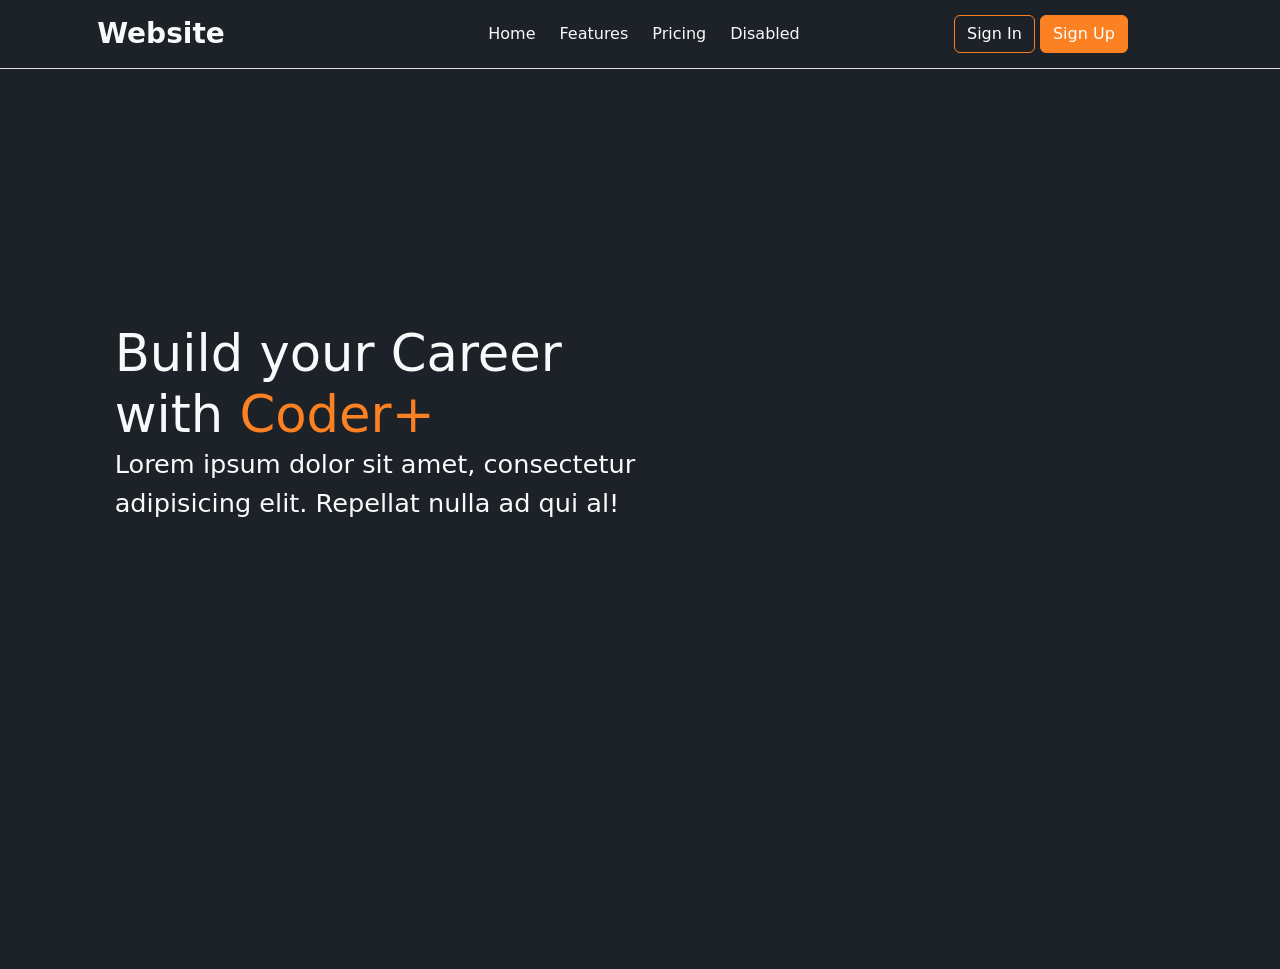
==== Index.html @ 61e9ef85 "Rename" ====
<!DOCTYPE html>
<html lang="en">
  <head>
    <!-- Required meta tags -->
    <meta charset="utf-8" />
    <meta
      name="viewport"
      content="width=device-width, initial-scale=1"
    />

    <!-- Bootstrap CSS -->
    <link
      href="https://cdn.jsdelivr.net/npm/bootstrap@5.0.2/dist/css/bootstrap.min.css"
      rel="stylesheet"
      integrity="sha384-EVSTQN3/azprG1Anm3QDgpJLIm9Nao0Yz1ztcQTwFspd3yD65VohhpuuCOmLASjC"
      crossorigin="anonymous"
    />
    <link
      rel="stylesheet"
      href="style.css"
    />

    <title>Hello, world!</title>
  </head>
  <body>
    <nav
      class="navbar navbar-expand-md navbar-light border-bottom"
      style="background-color: #1d2228"
    >
      <div class="container-fluid col-12">
        <div class="brand col-3 d-flex justify-content-center">
          <a
            class="navbar-brand text-light fs-3 fw-bold"
            href="#"
            >Website</a
          >
        </div>
        <button
          class="navbar-toggler bg-light"
          type="button"
          data-bs-toggle="collapse"
          data-bs-target="#navbarNav"
          aria-controls="navbarNav"
          aria-expanded="true"
          aria-label="Toggle navigation"
        >
          <span class="navbar-toggler-icon"></span>
        </button>

        <div
          class="collapse navbar-collapse col-6 justify-content-center"
          id="navbarNav"
        >
          <ul class="navbar-nav">
            <li class="nav-item ps-2">
              <a
                class="nav-link text-light"
                aria-current="page"
                href="#"
                >Home</a
              >
            </li>
            <li class="nav-item ps-2">
              <a
                class="nav-link text-light"
                href="#"
                >Features</a
              >
            </li>
            <li class="nav-item ps-2">
              <a
                class="nav-link text-light"
                href="#"
                >Pricing</a
              >
            </li>
            <li class="nav-item ps-2">
              <a
                class="nav-link text-light"
                href="#"
                >Disabled</a
              >
            </li>
            <li class="nav-item log-head ps-2">
              <a
                class="nav-link text-light"
                href="#"
                >Sign In</a
              >
            </li>
            <li class="nav-item log-head ps-2">
              <a
                class="nav-link text-light"
                href="#"
                >Sign Up</a
              >
            </li>
          </ul>
        </div>
        <div class="log col-3">
          <button
            type="button"
            class="btn btn-outline btn-md"
          >
            Sign In
          </button>
          <button
            class="btn btn-satu btn-md"
            type="submit"
          >
            Sign Up
          </button>
        </div>
      </div>
    </nav>
    <section class="landing-page col-10 d-flex mx-auto text-light">
      <div class="sec-1 col-12">
        <div class="row icon col-md-6">
          <img
            src="../test-bootstrap/programming-code-signs.png"
            alt=""
          />
        </div>
        <div class="text col-md-6">
          <div class="title-landing row text-center">
            <h2>Build your Career with <span style="color: #fb8122">Coder+</span></h2>
          </div>
          <div class="text-landing row d-flex align-top">
            <p>Lorem ipsum dolor sit amet, consectetur adipisicing elit. Repellat nulla ad qui al!</p>
          </div>
        </div>
      </div>
    </section>
    <script
      src="https://cdn.jsdelivr.net/npm/bootstrap@5.0.2/dist/js/bootstrap.bundle.min.js"
      integrity="sha384-MrcW6ZMFYlzcLA8Nl+NtUVF0sA7MsXsP1UyJoMp4YLEuNSfAP+JcXn/tWtIaxVXM"
      crossorigin="anonymous"
    ></script>
  </body>
</html>
---- style.css ----
@media (max-width: 768px) {
  .log {
    display: none;
  }
}

@media (min-width: 768px) {
  .log-head {
    display: none;
  }
  .landing-page .sec-1 {
    display: flex;
    flex-direction: row-reverse;
    height: 100vh;
    justify-content: space-evenly;
    align-items: center;
  }

  .sec-1 .icon {
    height: 100%;
    display: flex !important;
    align-items: center;
  }

  .sec-1 .icon {
    margin-bottom: 80px;
  }

  .sec-1 .text {
    display: flex;
    flex-direction: column;
    align-items: center;
  }
  .sec-1 h2 {
    text-align: left;
  }
  .sec-1 .text-landing p {
    font-size: 2vmax;
    text-align: left;
  }
}

@media (max-width: 576px) {
  .landing-page .icon img {
    width: 252px !important;
  }
}

body {
  background-color: #1d2228;
}

.log button {
  border: 1px solid #fb8122;
  color: white;
}

.log .btn-satu {
  background-color: #fb8122;
}

.btn-outline:hover {
  color: #fb8122;
}

.navbar-nav .nav-item:hover a {
  color: #fb8122 !important;
}

.landing-page {
  height: 80vh;
}

.landing-page h2 {
  font-size: 4vmax;
  margin: 0;
}

.landing-page .icon {
  height: 50vh;
  display: flex;
  justify-content: center;
  align-items: center;
}

.landing-page .icon img {
  width: 50%;
}

.text-landing p {
  font-size: 3vmax;
}

.title-landing {
  display: flex;
  align-items: end;
}

.text-landing {
  height: 30vh;
  display: flex;
  align-items: start;
  text-align: center;
}
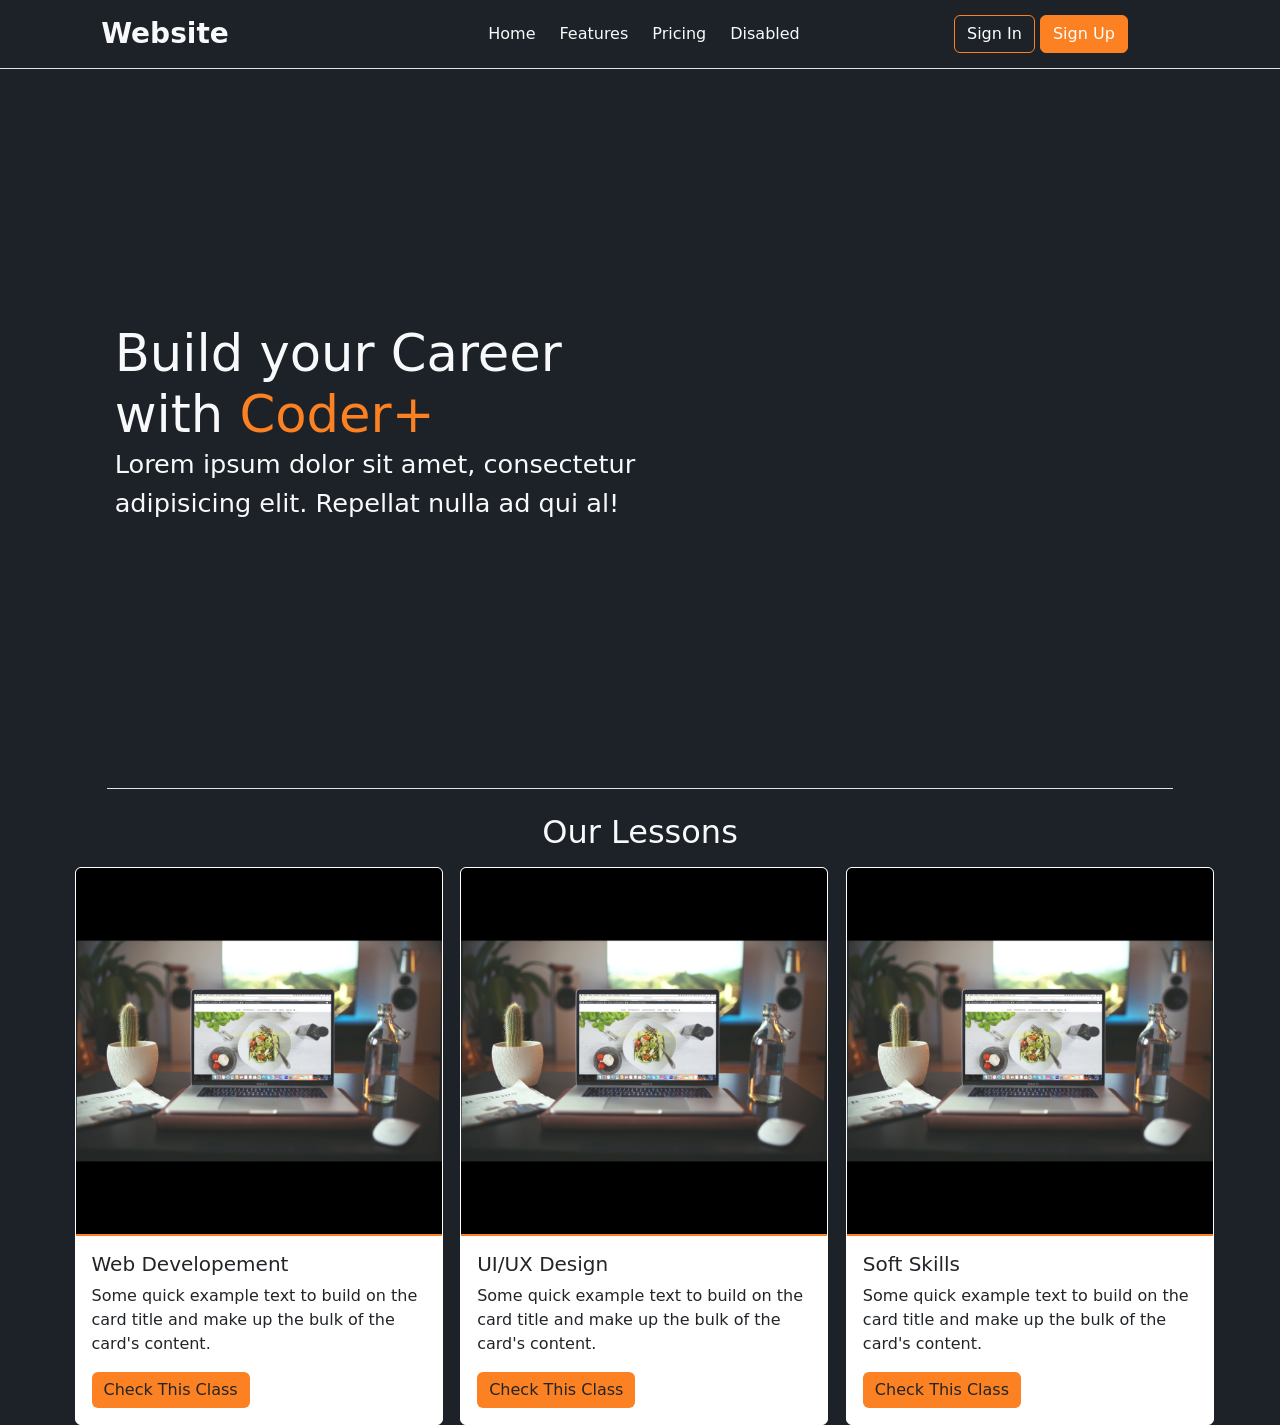
==== commit e8a7be55: "adding features section" ====
--- a/Index.html
+++ b/Index.html
@@ -30,7 +30,7 @@
       <div class="container-fluid col-12">
         <div class="brand col-3 d-flex justify-content-center">
           <a
-            class="navbar-brand text-light fs-3 fw-bold"
+            class="navbar-brand text-light fs-3 ps-2 fw-bold"
             href="#"
             >Website</a
           >
@@ -63,7 +63,7 @@
             <li class="nav-item ps-2">
               <a
                 class="nav-link text-light"
-                href="#"
+                href="#features"
                 >Features</a
               >
             </li>
@@ -113,7 +113,10 @@
         </div>
       </div>
     </nav>
-    <section class="landing-page col-10 d-flex mx-auto text-light">
+    <section
+      id="home"
+      class="landing-page col-10 d-flex mx-auto text-light border-bottom"
+    >
       <div class="sec-1 col-12">
         <div class="row icon col-md-6">
           <img
@@ -127,6 +130,81 @@
           </div>
           <div class="text-landing row d-flex align-top">
             <p>Lorem ipsum dolor sit amet, consectetur adipisicing elit. Repellat nulla ad qui al!</p>
+          </div>
+        </div>
+      </div>
+    </section>
+    <section
+      id="features"
+      class="features d-grid mt-4 col-sm-12 col-md-12 justify-content-center"
+    >
+      <div class="row">
+        <div class="col our-lessons">
+          <h2 class="text-light text-center">Our Lessons</h2>
+        </div>
+      </div>
+      <div class="card-img col-12 justify-content-center">
+        <div class="col">
+          <div
+            class="card mt-2 mx-2"
+            style="width: 15rem"
+          >
+            <img
+              src="igor-miske-JVSgcV8_vb4-unsplash (2).jpg"
+              class="card-img-top"
+              alt="..."
+            />
+            <div class="card-body">
+              <h5 class="card-title">Web Developement</h5>
+              <p class="card-text">Some quick example text to build on the card title and make up the bulk of the card's content.</p>
+              <a
+                href="#"
+                class="btn"
+                >Check This Class</a
+              >
+            </div>
+          </div>
+        </div>
+        <div class="col">
+          <div
+            class="card mt-2 mx-2"
+            style="width: 15rem"
+          >
+            <img
+              src="igor-miske-JVSgcV8_vb4-unsplash (2).jpg"
+              class="card-img-top"
+              alt="..."
+            />
+            <div class="card-body">
+              <h5 class="card-title">UI/UX Design</h5>
+              <p class="card-text">Some quick example text to build on the card title and make up the bulk of the card's content.</p>
+              <a
+                href="#"
+                class="btn"
+                >Check This Class</a
+              >
+            </div>
+          </div>
+        </div>
+        <div class="col">
+          <div
+            class="card mt-2 mx-2"
+            style="width: 15rem"
+          >
+            <img
+              src="igor-miske-JVSgcV8_vb4-unsplash (2).jpg"
+              class="card-img-top"
+              alt="..."
+            />
+            <div class="card-body">
+              <h5 class="card-title">Soft Skills</h5>
+              <p class="card-text">Some quick example text to build on the card title and make up the bulk of the card's content.</p>
+              <a
+                href="#"
+                class="btn"
+                >Check This Class</a
+              >
+            </div>
           </div>
         </div>
       </div>
--- a/style.css
+++ b/style.css
@@ -1,6 +1,9 @@
 @media (max-width: 768px) {
   .log {
     display: none;
+  }
+  .features .col .card {
+    width: 24rem !important;
   }
 }
 
@@ -14,6 +17,11 @@
     height: 100vh;
     justify-content: space-evenly;
     align-items: center;
+  }
+  @media (min-width: 1200px) {
+    .features .col .card {
+      width: 23rem !important;
+    }
   }
 
   .sec-1 .icon {
@@ -37,6 +45,10 @@
   .sec-1 .text-landing p {
     font-size: 2vmax;
     text-align: left;
+  }
+  .card-img {
+    display: flex;
+    margin-left: 5px;
   }
 }
 
@@ -102,3 +114,17 @@
   align-items: start;
   text-align: center;
 }
+
+.features .btn {
+  background-color: #fb8122;
+  border: none;
+}
+
+.features .card {
+  border: none;
+  border: 1px solid white;
+}
+
+.features .card img {
+  border-bottom: 2px solid #fb8122;
+}
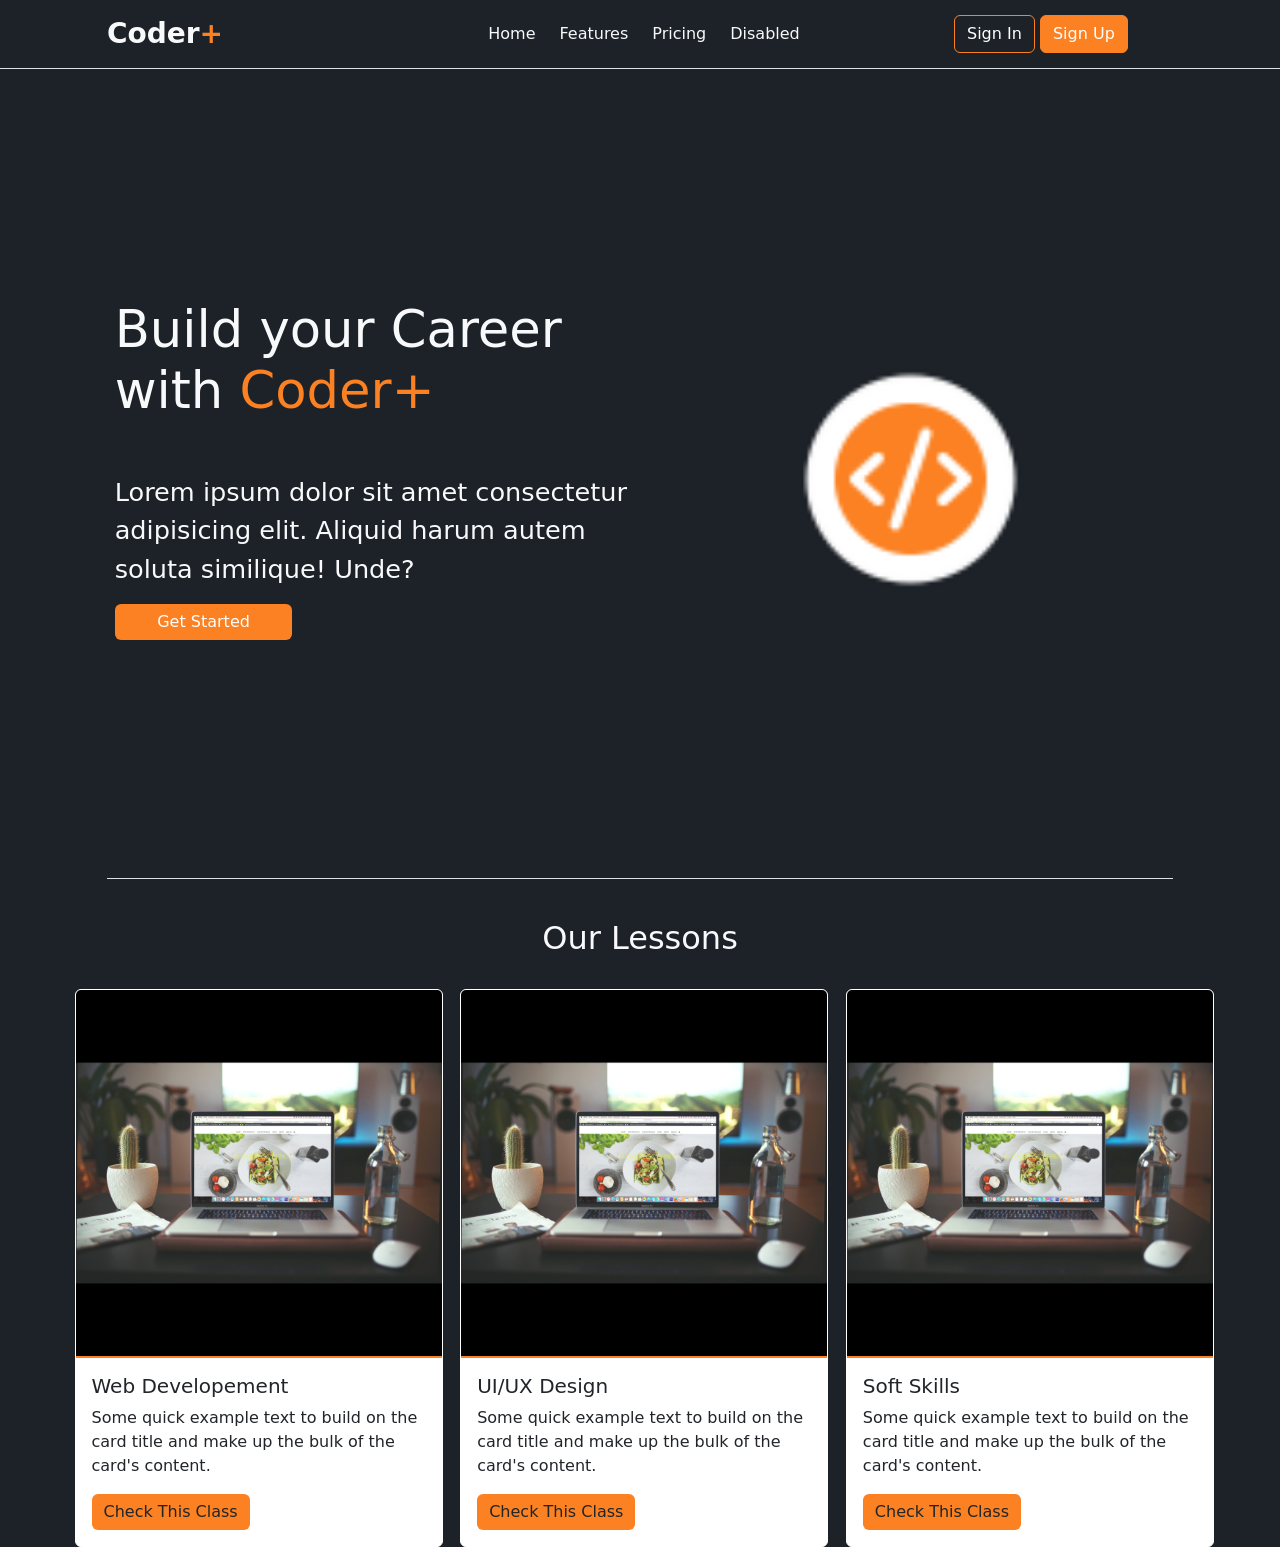
==== commit aae940f8: "a" ====
--- a/Index.html
+++ b/Index.html
@@ -32,7 +32,7 @@
           <a
             class="navbar-brand text-light fs-3 ps-2 fw-bold"
             href="#"
-            >Website</a
+            >Coder<span style="color: #fb8122;">+</span></a
           >
         </div>
         <button
@@ -56,7 +56,7 @@
               <a
                 class="nav-link text-light"
                 aria-current="page"
-                href="#"
+                href="#home"
                 >Home</a
               >
             </li>
@@ -120,26 +120,25 @@
       <div class="sec-1 col-12">
         <div class="row icon col-md-6">
           <img
-            src="../test-bootstrap/programming-code-signs.png"
+            src="icons8-source-code-64.png"
             alt=""
           />
         </div>
-        <div class="text col-md-6">
+        <div class="text col-md-6 mb-5">
           <div class="title-landing row text-center">
             <h2>Build your Career with <span style="color: #fb8122">Coder+</span></h2>
           </div>
-          <div class="text-landing row d-flex align-top">
-            <p>Lorem ipsum dolor sit amet, consectetur adipisicing elit. Repellat nulla ad qui al!</p>
+          <div class="text-landing d-flex flex-column justify-content-center"><p>Lorem ipsum dolor sit amet consectetur adipisicing elit. Aliquid harum autem soluta similique! Unde?</p><button class="btn btn-light col-4 mx-auto">Get Started</button></div>
           </div>
         </div>
       </div>
     </section>
     <section
       id="features"
-      class="features d-grid mt-4 col-sm-12 col-md-12 justify-content-center"
+      class="features d-grid mt-4 col-sm-12 col-md-12 justify-content-center pt-3"
     >
       <div class="row">
-        <div class="col our-lessons">
+        <div class="col our-lessons pb-3">
           <h2 class="text-light text-center">Our Lessons</h2>
         </div>
       </div>
--- a/style.css
+++ b/style.css
@@ -17,6 +17,10 @@
     height: 100vh;
     justify-content: space-evenly;
     align-items: center;
+  }
+  .landing-page .text-landing button {
+    margin: 0 !important;
+    margin-left: 0% !important;
   }
   @media (min-width: 1200px) {
     .features .col .card {
@@ -80,7 +84,7 @@
 }
 
 .landing-page {
-  height: 80vh;
+  height: 90vh;
 }
 
 .landing-page h2 {
@@ -128,3 +132,18 @@
 .features .card img {
   border-bottom: 2px solid #fb8122;
 }
+
+.features .card {
+  transition: 0.3s;
+}
+
+.features .col .card:hover {
+  transform: scale(1.02);
+}
+
+.text-landing button {
+  background-color: #fb8122 !important;
+  color: white;
+  outline: none;
+  border: none;
+}
